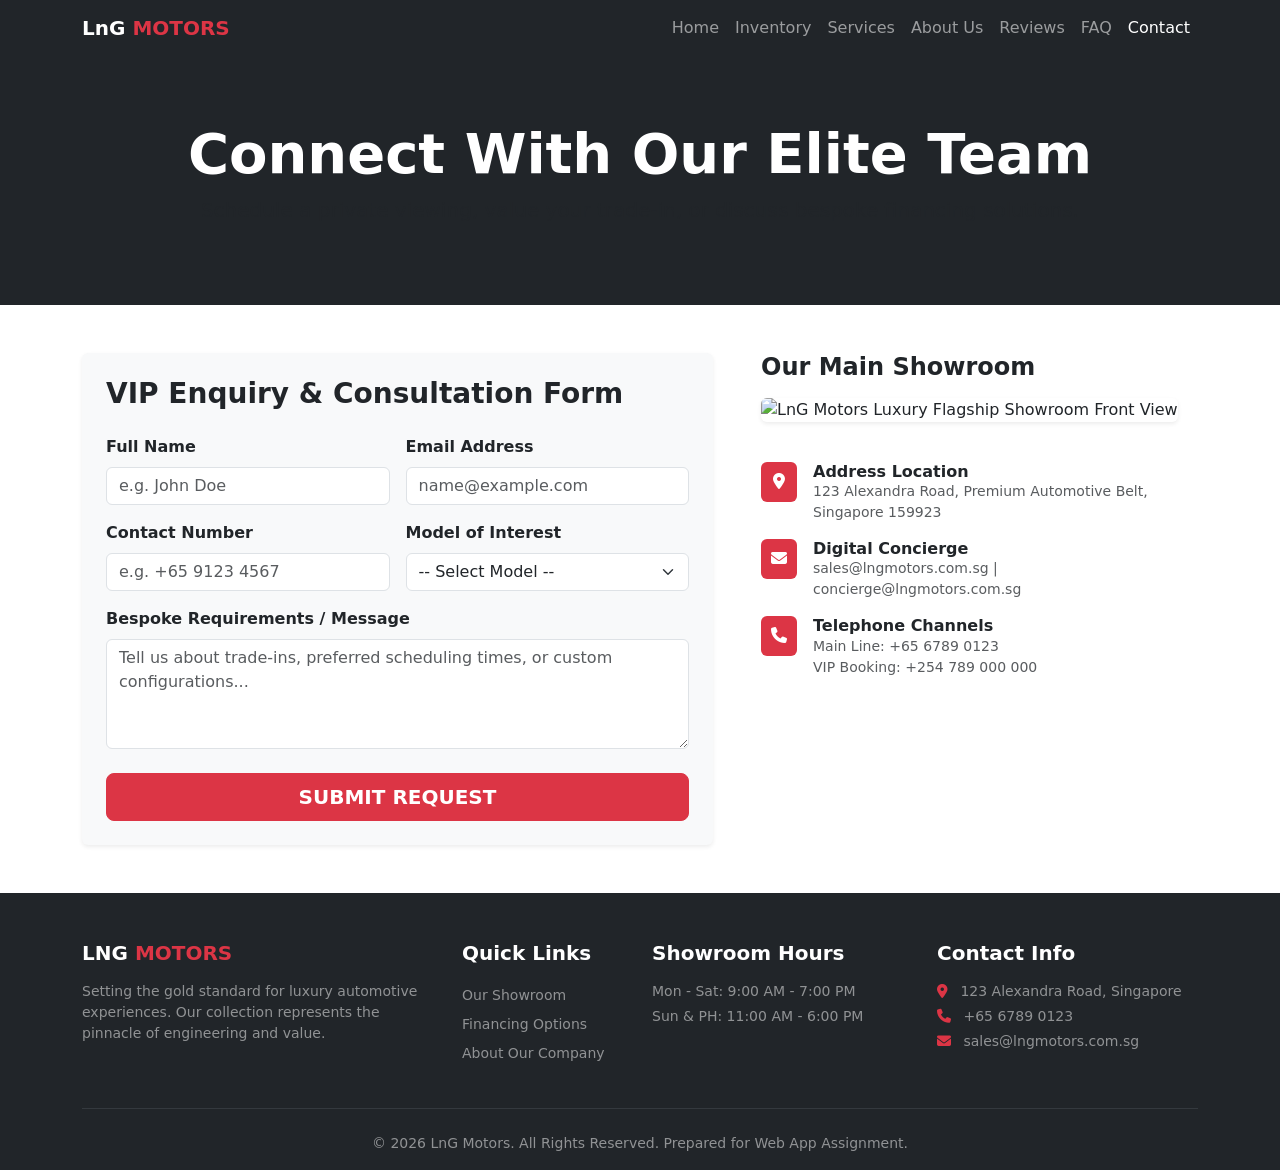
==== contact.html @ 09fa9917 "Fix: Standardize global dark footer utility classes on contact.html submission view" ====
<!DOCTYPE html>
<html lang="en">
<head>
    <meta charset="UTF-8">
    <meta name="viewport" content="width=device-width, initial-scale=1.0">
    <title>Contact LnG Motors | Book a Test Drive & Consultation</title>
    <link href="https://cdn.jsdelivr.net/npm/bootstrap@5.3.3/dist/css/bootstrap.min.css" rel="stylesheet">
    <link rel="stylesheet" href="css/styles.css">
    <link rel="stylesheet" href="https://cdnjs.cloudflare.com/ajax/libs/font-awesome/6.4.0/css/all.min.css">
</head>
<body>

    <nav class="navbar navbar-expand-lg navbar-dark bg-dark sticky-top">
        <div class="container">
            <a class="navbar-brand fw-bold tracking-wider" href="index.html">LnG <span class="text-danger">MOTORS</span></a>
            <button class="navbar-toggler" type="button" data-bs-toggle="collapse" data-bs-target="#mainNavbar" aria-controls="mainNavbar" aria-expanded="false" aria-label="Toggle navigation">
                <span class="navbar-toggler-icon"></span>
            </button>
            <div class="collapse navbar-collapse" id="mainNavbar">
                <ul class="navbar-nav ms-auto mb-2 mb-lg-0">
                    <li class="nav-item"><a class="nav-link" href="index.html">Home</a></li>
                    <li class="nav-item"><a class="nav-link" href="inventory.html">Inventory</a></li>
                    <li class="nav-item"><a class="nav-link" href="services.html">Services</a></li>
                    <li class="nav-item"><a class="nav-link" href="about.html">About Us</a></li>
                    <li class="nav-item"><a class="nav-link" href="testimonials.html">Reviews</a></li>
                    <li class="nav-item"><a class="nav-link" href="faq.html">FAQ</a></li>
                    <li class="nav-item"><a class="nav-link active" href="contact.html">Contact</a></li>
                </ul>
            </div>
        </div>
    </nav>

    <section class="bg-dark text-white py-5 text-center position-relative">
        <div class="container py-3">
            <h1 class="fw-bold display-4">Connect With Our Elite Team</h1>
            <p class="text-muted lead">Schedule a private viewing, value your trade-in, or discuss bespoke financing solutions.</p>
        </div>
    </section>

    <section class="py-5">
        <div class="container">
            <div class="row g-5">
                
                <div class="col-lg-7">
                    <div class="card p-4 shadow-sm border-0 bg-light">
                        <h3 class="fw-bold mb-4 text-dark">VIP Enquiry & Consultation Form</h3>
                        
                        <div class="alert alert-success d-none" id="formSuccessMessage" role="alert">
                            <i class="fa-solid fa-circle-check me-2"></i> Thank you! Your vehicle enquiry has been logged successfully. An LnG Relationship Manager will contact you within 2 business hours.
                        </div>

                        <form id="dealershipContactForm" novalidate>
                            <div class="row g-3">
                                <div class="col-md-6">
                                    <label for="clientName" class="form-label fw-semibold">Full Name</label>
                                    <input type="text" class="form-control" id="clientName" placeholder="e.g. John Doe">
                                    <div class="text-danger small mt-1 d-none" id="nameError">Please enter your full name.</div>
                                </div>
                                <div class="col-md-6">
                                    <label for="clientEmail" class="form-label fw-semibold">Email Address</label>
                                    <input type="email" class="form-control" id="clientEmail" placeholder="name@example.com">
                                    <div class="text-danger small mt-1 d-none" id="emailError">Please enter a valid email address.</div>
                                </div>
                                <div class="col-md-6">
                                    <label for="clientPhone" class="form-label fw-semibold">Contact Number</label>
                                    <input type="tel" class="form-control" id="clientPhone" placeholder="e.g. +65 9123 4567">
                                    <div class="text-danger small mt-1 d-none" id="phoneError">Please provide an 8-digit mobile number.</div>
                                </div>
                                <div class="col-md-6">
                                    <label for="vehicleInterest" class="form-label fw-semibold">Model of Interest</label>
                                    <select class="form-select" id="vehicleInterest">
                                        <option value="">-- Select Model --</option>
                                        <option value="mercedes">Mercedes-Benz C200</option>
                                        <option value="bmw">BMW X5 M Sport</option>
                                        <option value="audi">Audi A5 Coupe</option>
                                        <option value="general">General Showroom Enquiry</option>
                                    </select>
                                    <div class="text-danger small mt-1 d-none" id="interestError">Please select an option.</div>
                                </div>
                                <div class="col-12">
                                    <label for="clientMessage" class="form-label fw-semibold">Bespoke Requirements / Message</label>
                                    <textarea class="form-control" id="clientMessage" rows="4" placeholder="Tell us about trade-ins, preferred scheduling times, or custom configurations..."></textarea>
                                    <div class="text-danger small mt-1 d-none" id="messageError">Your message must be at least 15 characters long.</div>
                                </div>
                                <div class="col-12 d-grid mt-4">
                                    <button type="submit" class="btn btn-danger btn-lg text-uppercase fw-bold tracking-wider">Submit Request</button>
                                </div>
                            </div>
                        </form>
                    </div>
                </div>

                <div class="col-lg-5">
                    <div class="mb-4">
                        <h4 class="fw-bold text-dark mb-3">Our Main Showroom</h4>
                        <img src="assets/images/showroom-front.jpg" class="img-fluid rounded shadow-sm mb-3" alt="LnG Motors Luxury Flagship Showroom Front View">
                    </div>
                    
                    <div class="d-flex align-items-start mb-3">
                        <div class="bg-danger text-white rounded p-2 me-3">
                            <i class="fa-solid fa-location-dot fa-fw"></i>
                        </div>
                        <div>
                            <h6 class="fw-bold mb-0">Address Location</h6>
                            <p class="text-muted small mb-0">123 Alexandra Road, Premium Automotive Belt, Singapore 159923</p>
                        </div>
                    </div>

                    <div class="d-flex align-items-start mb-3">
                        <div class="bg-danger text-white rounded p-2 me-3">
                            <i class="fa-solid fa-envelope fa-fw"></i>
                        </div>
                        <div>
                            <h6 class="fw-bold mb-0">Digital Concierge</h6>
                            <p class="text-muted small mb-0">sales@lngmotors.com.sg | concierge@lngmotors.com.sg</p>
                        </div>
                    </div>

                    <div class="d-flex align-items-start">
                        <div class="bg-danger text-white rounded p-2 me-3">
                            <i class="fa-solid fa-phone fa-fw"></i>
                        </div>
                        <div>
                            <h6 class="fw-bold mb-0">Telephone Channels</h6>
                            <p class="text-muted small mb-0">Main Line: +65 6789 0123 <br>VIP Booking: +254 789 000 000</p>
                        </div>
                    </div>
                </div>

            </div>
        </div>
    </section>

    <footer class="bg-dark text-light pt-5 pb-3">
    <div class="container">
        <div class="row g-4">
            
            <div class="col-lg-4 col-md-6">
                <h5 class="fw-bold mb-3 text-uppercase tracking-wider text-white">LnG <span class="text-danger">Motors</span></h5>
                <p class="text-white-50 small">Setting the gold standard for luxury automotive experiences. Our collection represents the pinnacle of engineering and value.</p>
            </div>
            
            <div class="col-lg-2 col-md-6">
                <h5 class="fw-bold mb-3 text-white">Quick Links</h5>
                <ul class="list-unstyled small">
                    <li><a href="inventory.html" class="text-white-50 text-decoration-none d-block py-1">Our Showroom</a></li>
                    <li><a href="services.html" class="text-white-50 text-decoration-none d-block py-1">Financing Options</a></li>
                    <li><a href="about.html" class="text-white-50 text-decoration-none d-block py-1">About Our Company</a></li>
                </ul>
            </div>
            
            <div class="col-lg-3 col-md-6">
                <h5 class="fw-bold mb-3 text-white">Showroom Hours</h5>
                <p class="text-white-50 small mb-1">Mon - Sat: 9:00 AM - 7:00 PM</p>
                <p class="text-white-50 small">Sun & PH: 11:00 AM - 6:00 PM</p>
            </div>
            
            <div class="col-lg-3 col-md-6">
                <h5 class="fw-bold mb-3 text-white">Contact Info</h5>
                <p class="text-white-50 small mb-1"><i class="fa-solid fa-location-dot me-2 text-danger"></i> 123 Alexandra Road, Singapore</p>
                <p class="text-white-50 small mb-1"><i class="fa-solid fa-phone me-2 text-danger"></i> +65 6789 0123</p>
                <p class="text-white-50 small"><i class="fa-solid fa-envelope me-2 text-danger"></i> sales@lngmotors.com.sg</p>
            </div>
            
        </div>
        
        <hr class="border-secondary my-4">
        
        <div class="text-center text-white-50 small">
            <p class="mb-0">&copy; 2026 LnG Motors. All Rights Reserved. Prepared for Web App Assignment.</p>
        </div>
    </div>
</footer>
                

    <script src="https://cdn.jsdelivr.net/npm/bootstrap@5.3.3/dist/js/bootstrap.bundle.min.js"></script>
    <script src="js/validation.js"></script>
</body>
</html>
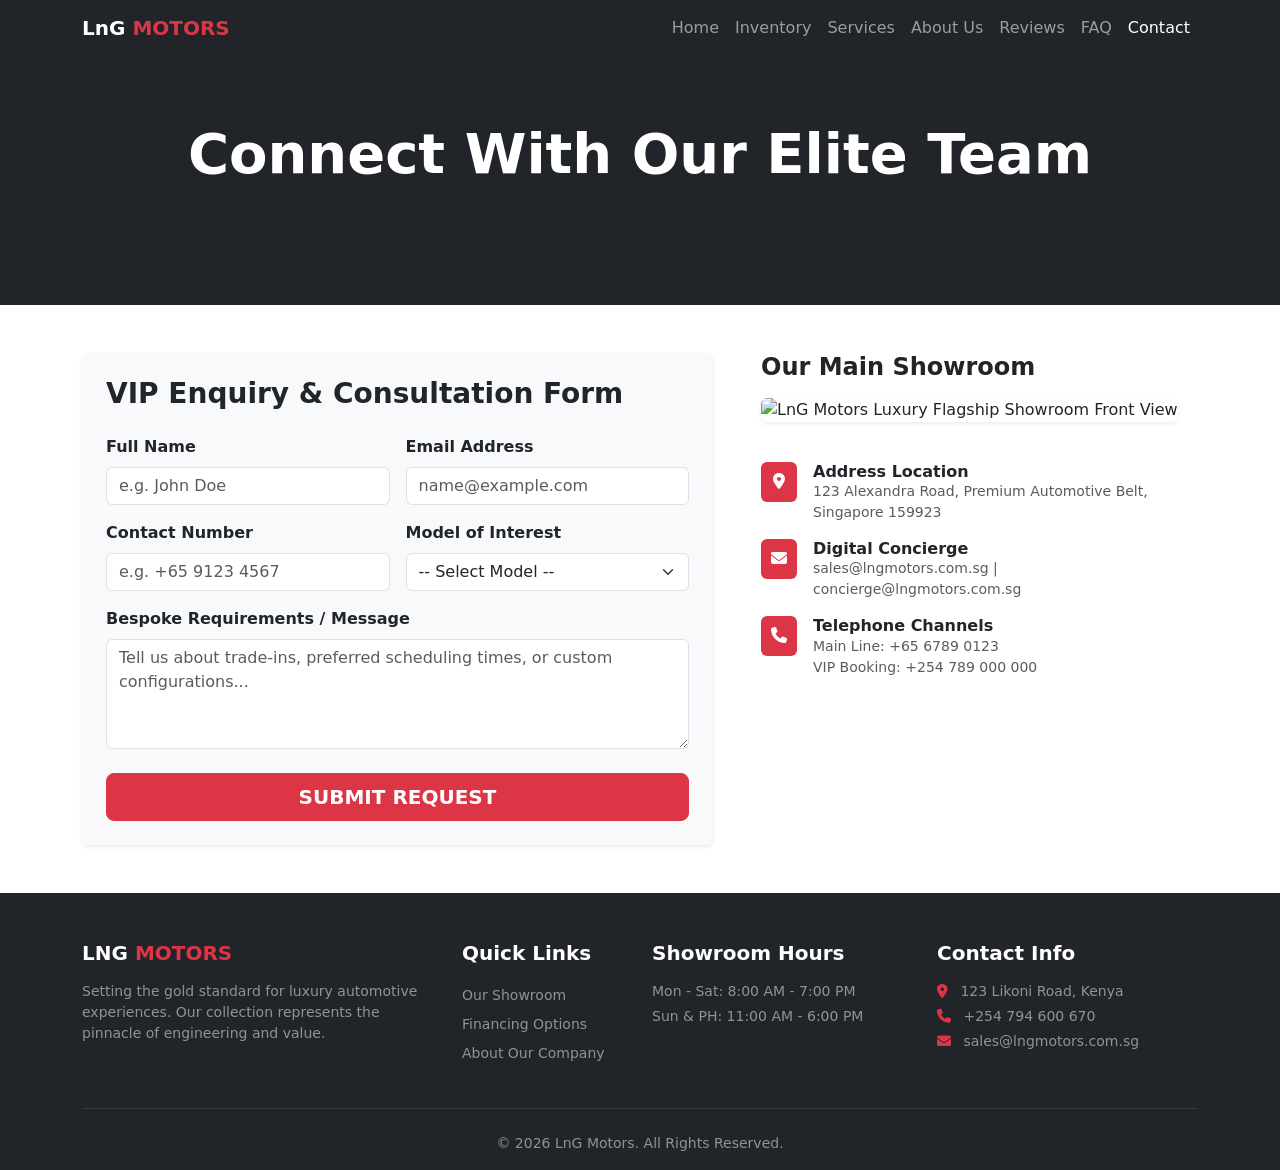
==== commit 515788fe: "Edit contact" ====
--- a/contact.html
+++ b/contact.html
@@ -151,14 +151,14 @@
             
             <div class="col-lg-3 col-md-6">
                 <h5 class="fw-bold mb-3 text-white">Showroom Hours</h5>
-                <p class="text-white-50 small mb-1">Mon - Sat: 9:00 AM - 7:00 PM</p>
+                <p class="text-white-50 small mb-1">Mon - Sat: 8:00 AM - 7:00 PM</p>
                 <p class="text-white-50 small">Sun & PH: 11:00 AM - 6:00 PM</p>
             </div>
             
             <div class="col-lg-3 col-md-6">
                 <h5 class="fw-bold mb-3 text-white">Contact Info</h5>
-                <p class="text-white-50 small mb-1"><i class="fa-solid fa-location-dot me-2 text-danger"></i> 123 Alexandra Road, Singapore</p>
-                <p class="text-white-50 small mb-1"><i class="fa-solid fa-phone me-2 text-danger"></i> +65 6789 0123</p>
+                <p class="text-white-50 small mb-1"><i class="fa-solid fa-location-dot me-2 text-danger"></i> 123 Likoni Road, Kenya</p>
+                <p class="text-white-50 small mb-1"><i class="fa-solid fa-phone me-2 text-danger"></i> +254 794 600 670</p>
                 <p class="text-white-50 small"><i class="fa-solid fa-envelope me-2 text-danger"></i> sales@lngmotors.com.sg</p>
             </div>
             
@@ -167,7 +167,7 @@
         <hr class="border-secondary my-4">
         
         <div class="text-center text-white-50 small">
-            <p class="mb-0">&copy; 2026 LnG Motors. All Rights Reserved. Prepared for Web App Assignment.</p>
+            <p class="mb-0">&copy; 2026 LnG Motors. All Rights Reserved.</p>
         </div>
     </div>
 </footer>
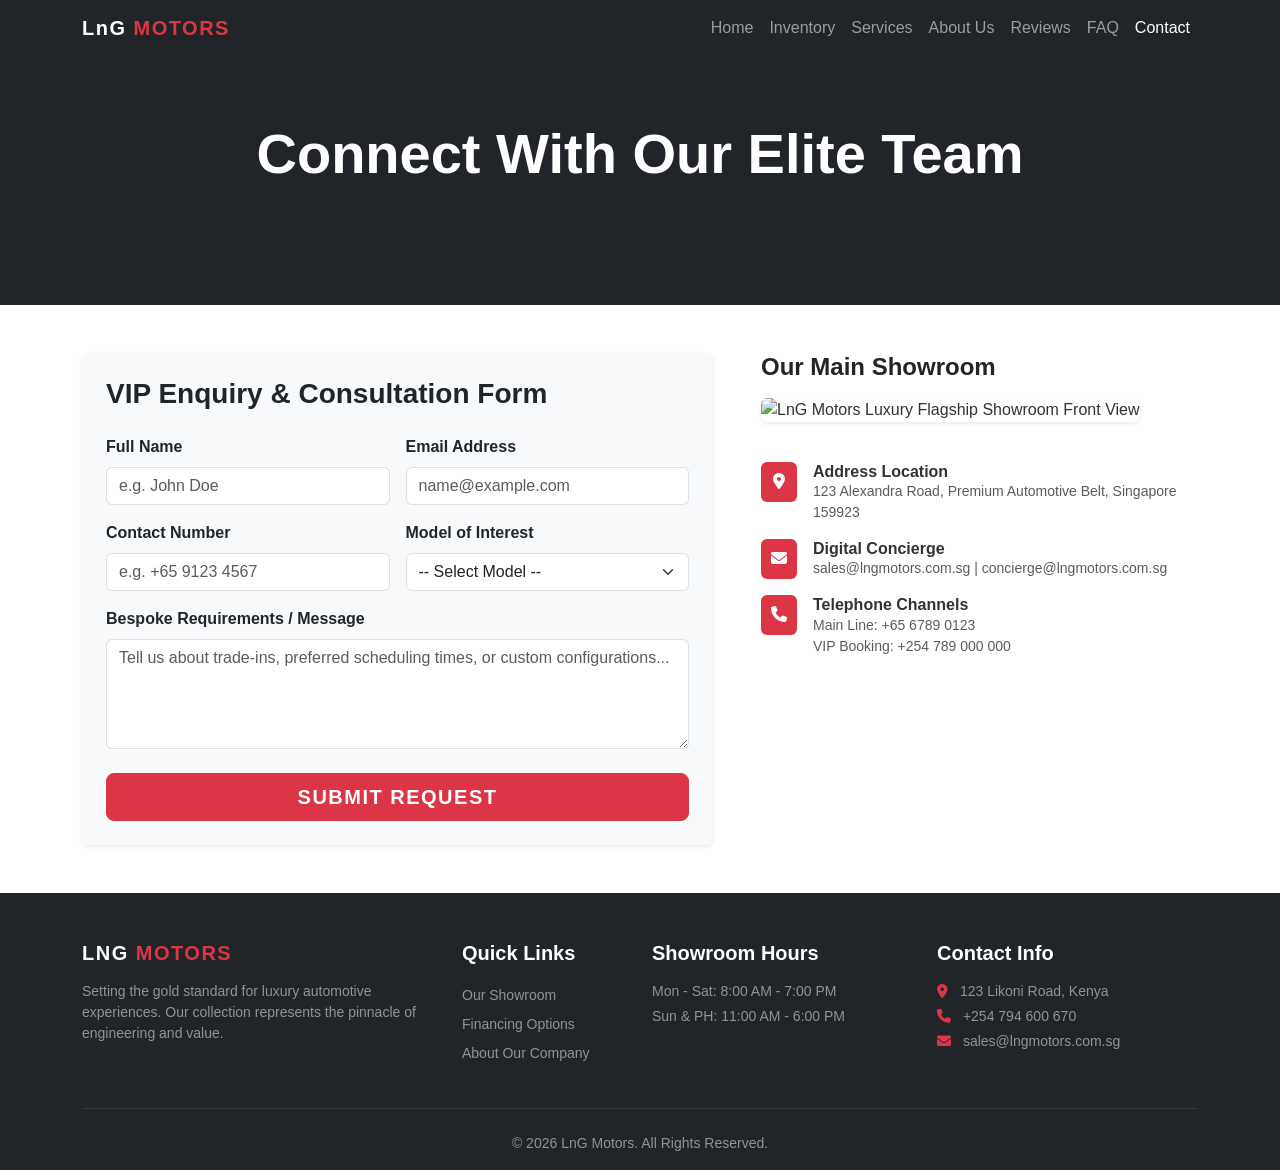
==== commit 3e59051b: "showroom front image" ====
--- a/contact.html
+++ b/contact.html
@@ -93,7 +93,7 @@
                 <div class="col-lg-5">
                     <div class="mb-4">
                         <h4 class="fw-bold text-dark mb-3">Our Main Showroom</h4>
-                        <img src="assets/images/showroom-front.jpg" class="img-fluid rounded shadow-sm mb-3" alt="LnG Motors Luxury Flagship Showroom Front View">
+                        <img src="images/showroom-front.jpg" class="img-fluid rounded shadow-sm mb-3" alt="LnG Motors Luxury Flagship Showroom Front View">
                     </div>
                     
                     <div class="d-flex align-items-start mb-3">
--- a/css/styles.css
+++ b/css/styles.css
@@ -0,0 +1,74 @@
+/* Custom Variable Foundations */
+:root {
+    --lng-dark: #111111;
+    --lng-gray: #1c1c1e;
+    --lng-accent: #dc3545;
+}
+
+body {
+    font-family: 'Inter', -apple-system, BlinkMacSystemFont, "Segoe UI", Roboto, sans-serif;
+    background-color: #ffffff;
+    color: #333333;
+}
+
+/* Luxury Hero Immersive Panel */
+.hero-section {
+    background: linear-gradient(rgba(0, 0, 0, 0.65), rgba(0, 0, 0, 0.65)), 
+                url('../assets/images/hero-bg.jpg') no-repeat center center/cover;
+    min-height: 75vh;
+}
+
+/* Offset Search Module */
+.filter-card-offset {
+    margin-top: -5rem;
+    position: relative;
+    z-index: 10;
+    border-radius: 12px;
+}
+
+/* Smooth Interactive Card Hovers */
+.vehicle-card {
+    transition: transform 0.3s ease, box-shadow 0.3s ease;
+    overflow: hidden;
+}
+
+.vehicle-card:hover {
+    transform: translateY(-8px);
+    box-shadow: 0 15px 30px rgba(0,0,0,0.12) !important;
+}
+
+.vehicle-card img {
+    height: 240px;
+    object-fit: cover;
+    transition: transform 0.5s ease;
+}
+
+.vehicle-card:hover img {
+    transform: scale(1.04);
+}
+
+/* Typography Enhancements */
+.tracking-wider {
+    letter-spacing: 1.5px;
+}
+
+/* Optimized Hero Banner Scaling Structure */
+.hero-section {
+    /* 1. Sets a dark protective overlay and points to your local image folder */
+    background: linear-gradient(rgba(0, 0, 0, 0.65), rgba(0, 0, 0, 0.65)), 
+                url('../images/hero-bg.jpg') no-repeat;
+    
+    /* 2. Fixes the zoom: contains the image beautifully within the viewport */
+    background-size: cover;
+    background-position: center 25%; /* Adjusts vertical alignment to focus on the car body */
+    background-attachment: scroll;
+    
+    /* 3. Explicit height controls to prevent horizontal viewport stretching */
+    width: 100%;
+    min-height: 80vh; /* Takes up 80% of the screen height perfectly */
+    
+    /* 4. Flex centering layout content */
+    display: flex;
+    align-items: center;
+    justify-content: center;
+}
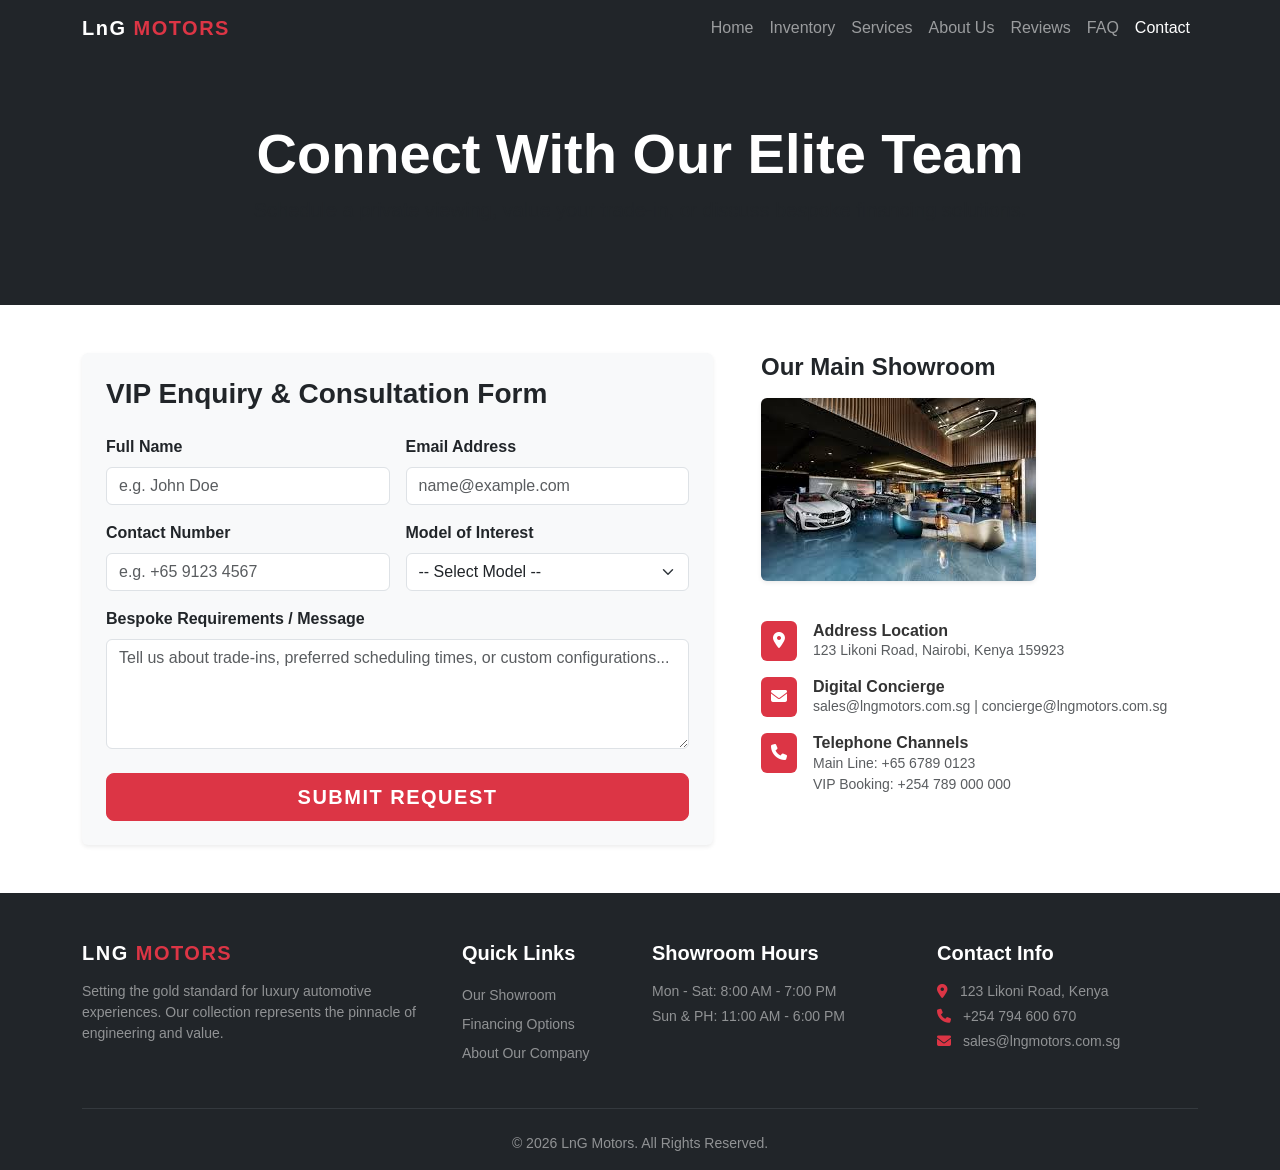
==== commit d79c7b38: "Change on details" ====
--- a/contact.html
+++ b/contact.html
@@ -102,7 +102,7 @@
                         </div>
                         <div>
                             <h6 class="fw-bold mb-0">Address Location</h6>
-                            <p class="text-muted small mb-0">123 Alexandra Road, Premium Automotive Belt, Singapore 159923</p>
+                            <p class="text-muted small mb-0">123 Likoni Road, Nairobi, Kenya 159923</p>
                         </div>
                     </div>
 
